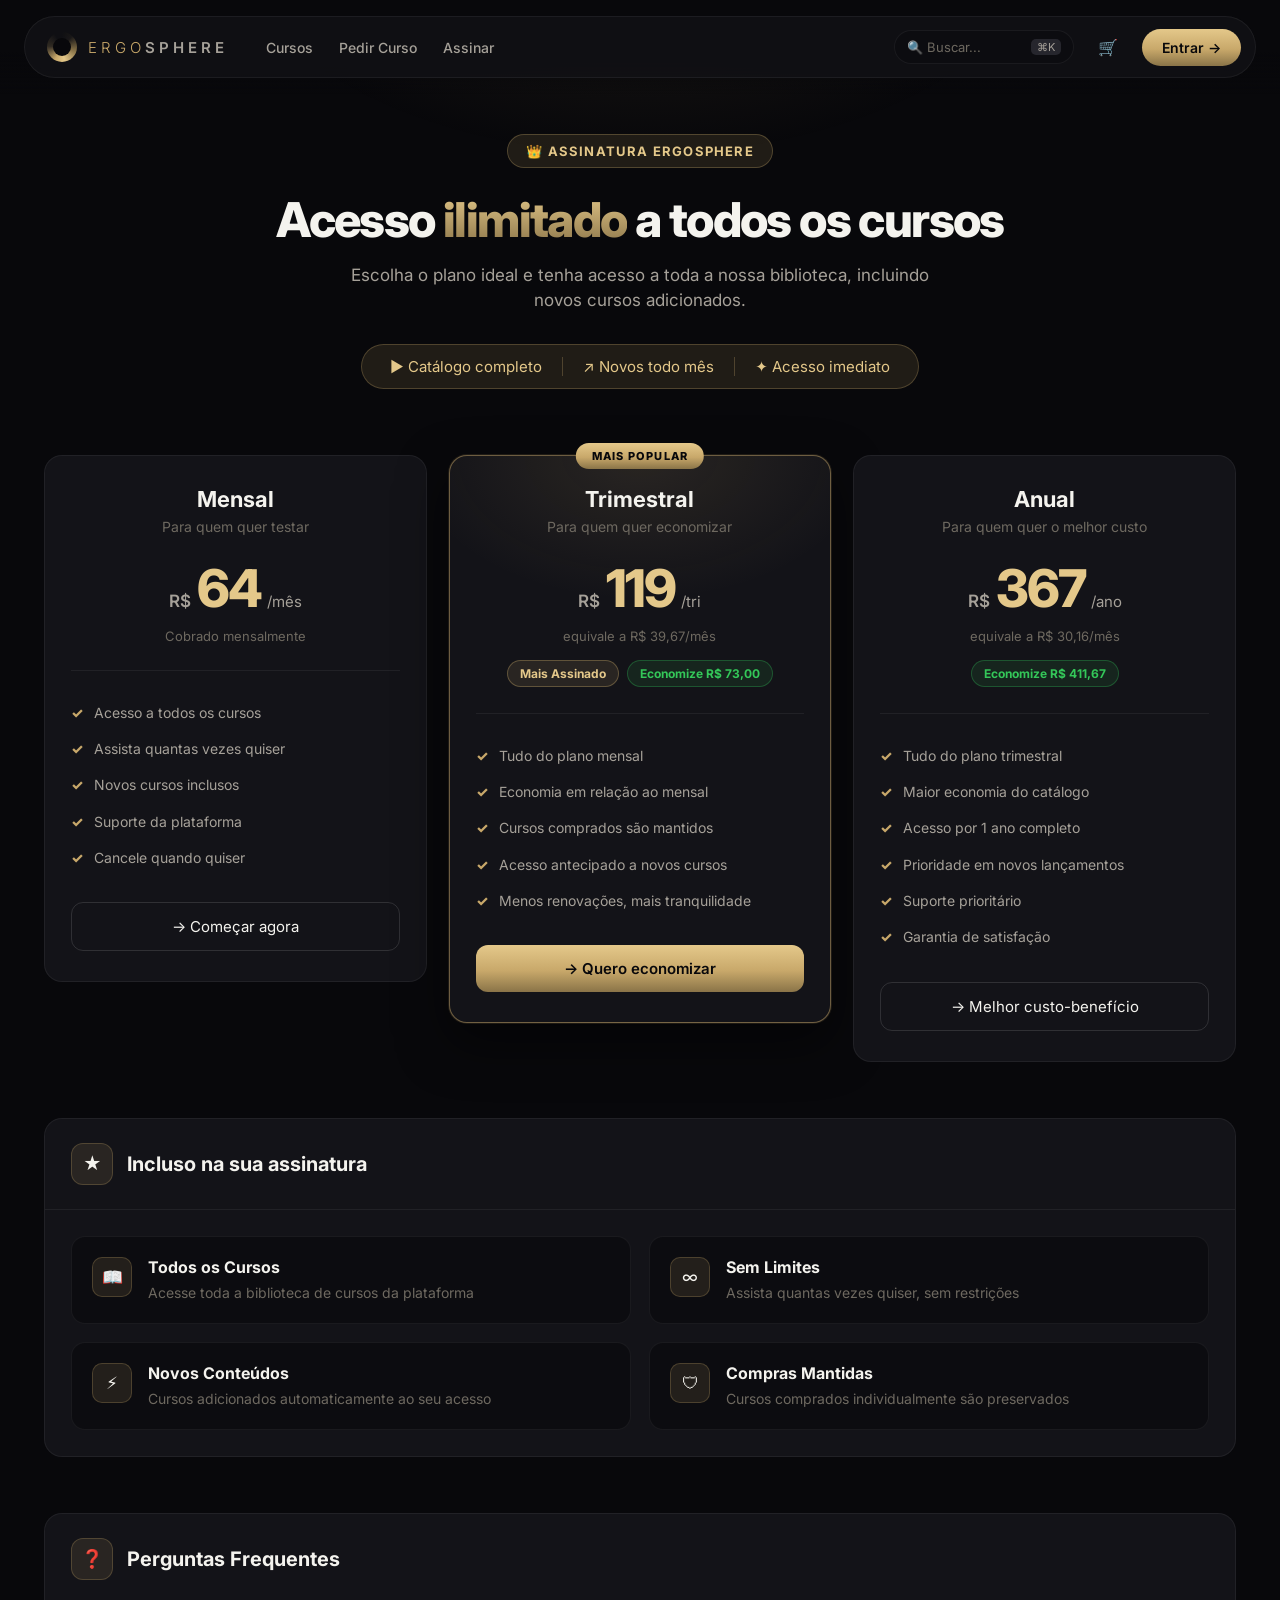
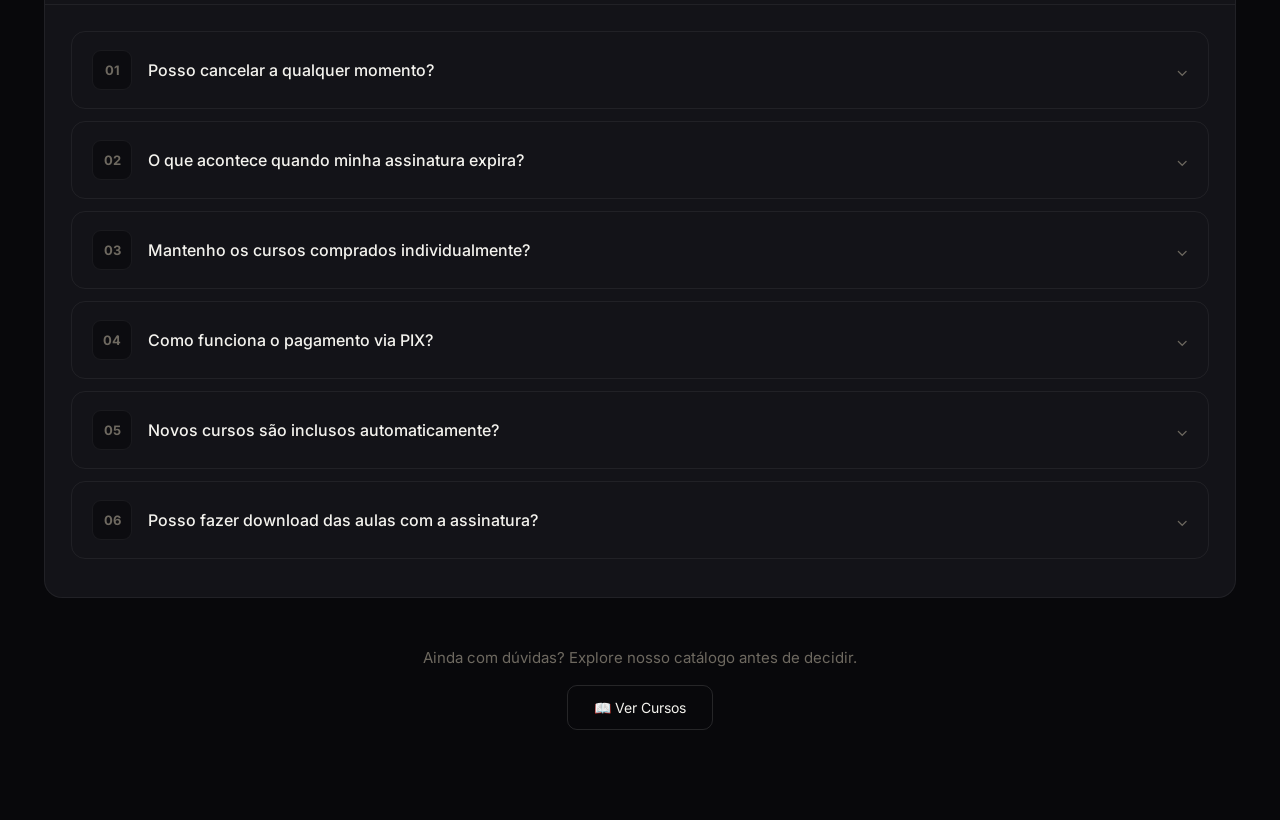
==== assinar/index.html @ 8c1be87b "Página de assinatura em /assinar/ e remoção do menu Afiliados Co-Authored-By: Claude Opus 4.8 <norep" ====
<!DOCTYPE html>
<html lang="pt-BR">
<head>
<meta charset="UTF-8">
<meta name="viewport" content="width=device-width, initial-scale=1.0">
<title>Assinatura — Ergosphere</title>
<link rel="preconnect" href="https://fonts.googleapis.com">
<link rel="preconnect" href="https://fonts.gstatic.com" crossorigin>
<link href="https://fonts.googleapis.com/css2?family=Inter:wght@300;400;500;600;700;800&display=swap" rel="stylesheet">
<link rel="stylesheet" href="../styles.css">
<style>
  .page{max-width:1240px;margin:0 auto 90px;padding:0 24px}

  /* hero */
  .hero{text-align:center;padding:40px 0 10px}
  .crown-badge{
    display:inline-flex;align-items:center;gap:9px;
    background:var(--gold-wash);border:1px solid rgba(200,168,106,.3);
    border-radius:999px;padding:8px 18px;
    font-size:13px;font-weight:700;letter-spacing:1.2px;color:var(--gold-bright);
  }
  .hero h1{font-size:48px;font-weight:800;letter-spacing:-1.6px;margin:26px 0 0;line-height:1.1}
  .hero h1 .accent{
    background:linear-gradient(var(--gold-bright),var(--gold-dim));
    -webkit-background-clip:text;background-clip:text;-webkit-text-fill-color:transparent;
  }
  .hero p{color:var(--text-2);margin:16px auto 0;font-size:17px;max-width:56ch;line-height:1.5}

  .facts{
    display:inline-flex;align-items:center;gap:0;margin-top:30px;
    background:var(--gold-wash);border:1px solid rgba(200,168,106,.28);
    border-radius:999px;padding:12px 8px;
  }
  .facts span{display:flex;align-items:center;gap:8px;padding:0 20px;font-size:15px;color:var(--gold-bright)}
  .facts span + span{border-left:1px solid rgba(200,168,106,.28)}

  /* planos */
  .plans{display:grid;grid-template-columns:repeat(3,1fr);gap:22px;margin-top:56px;align-items:start}
  .plan{
    background:var(--plate);border:1px solid var(--hair);
    border-radius:18px;padding:30px 26px;position:relative;
    display:flex;flex-direction:column;
  }
  .plan.pop{
    border-color:rgba(200,168,106,.5);
    background:
      radial-gradient(320px 200px at 50% 0, rgba(200,168,106,.12), transparent 72%),
      var(--plate);
    box-shadow:0 0 0 1px rgba(200,168,106,.12), 0 20px 50px rgba(0,0,0,.5);
  }
  .tag-pop{
    position:absolute;top:-13px;left:50%;transform:translateX(-50%);
    background:linear-gradient(var(--gold-bright),var(--gold) 55%,var(--gold-dim));
    color:var(--void);font-size:11px;font-weight:800;letter-spacing:1.2px;
    padding:6px 16px;border-radius:999px;white-space:nowrap;
  }
  .plan h2{font-size:22px;font-weight:700;text-align:center}
  .plan .who{color:var(--muted);font-size:14px;text-align:center;margin-top:6px}

  .val{display:flex;align-items:baseline;justify-content:center;gap:6px;margin-top:22px}
  .val .cur{color:var(--text-2);font-size:17px;font-weight:600}
  .val .n{font-size:52px;font-weight:800;letter-spacing:-2px;color:var(--gold-bright)}
  .val .per{color:var(--text-2);font-size:15px}
  .plan .equiv{text-align:center;color:var(--muted);font-size:13px;margin-top:8px}

  .marks{display:flex;justify-content:center;gap:8px;flex-wrap:wrap;margin-top:16px}
  .mark{
    font-size:12px;font-weight:700;border-radius:999px;padding:5px 12px;
    background:var(--gold-wash);border:1px solid rgba(200,168,106,.35);color:var(--gold-bright);
  }
  .mark.save{
    background:rgba(52,199,89,.10);border-color:rgba(52,199,89,.3);color:var(--good-text);
  }

  .feats{list-style:none;margin:26px 0 0;padding-top:24px;border-top:1px solid var(--hair);flex:1}
  .feats li{display:flex;align-items:flex-start;gap:11px;font-size:14px;color:var(--text-2);padding:8px 0;line-height:1.45}
  .feats .ck{color:var(--gold);font-weight:800;flex:none}

  .plan .btn-gold,.plan .btn-ghost{width:100%;margin-top:26px;padding:14px;border-radius:12px;font-size:15px}

  /* incluso */
  .panel{background:var(--plate);border:1px solid var(--hair);border-radius:18px;margin-top:56px;overflow:hidden}
  .panel-head{display:flex;align-items:center;gap:14px;padding:24px 26px;border-bottom:1px solid var(--hair)}
  .panel-head .ico{
    width:42px;height:42px;border-radius:12px;flex:none;
    background:var(--gold-wash);border:1px solid rgba(200,168,106,.25);
    display:flex;align-items:center;justify-content:center;font-size:18px;
  }
  .panel-head h2{font-size:20px;font-weight:700}
  .incl-grid{display:grid;grid-template-columns:1fr 1fr;gap:18px;padding:26px}
  .incl-card{
    display:flex;gap:16px;align-items:flex-start;
    background:var(--plate-inset);border:1px solid var(--hair);
    border-radius:14px;padding:20px;
  }
  .incl-card .i{
    width:40px;height:40px;border-radius:10px;flex:none;
    background:var(--gold-wash);border:1px solid rgba(200,168,106,.25);
    display:flex;align-items:center;justify-content:center;font-size:17px;
  }
  .incl-card .t{font-size:16px;font-weight:700}
  .incl-card .d{color:var(--muted);font-size:14px;margin-top:5px;line-height:1.5}

  /* fecho */
  .closing{text-align:center;margin-top:50px}
  .closing p{color:var(--muted);font-size:15px}
  .closing .btn-ghost{display:inline-flex;margin-top:18px;padding:13px 26px}

  @media(max-width:960px){
    .plans{grid-template-columns:1fr}
    .incl-grid{grid-template-columns:1fr}
    .facts{flex-direction:column;border-radius:18px;gap:10px}
    .facts span + span{border-left:none;border-top:1px solid rgba(200,168,106,.28);padding-top:10px}
    .hero h1{font-size:34px}
  }
</style>
</head>
<body>

<div class="nav-wrap">
  <nav class="nav">
    <a href="../index.html" class="brand">
      <span class="ring"></span>
      <span class="wordmark">Ergo<b>sphere</b></span>
    </a>
    <div class="nav-links">
      <a href="../index.html">Cursos</a>
      <a href="#">Pedir Curso</a>
      <a href="./">Assinar</a>
    </div>
    <div class="nav-right">
      <div class="search-mini">🔍 Buscar... <span class="kbd">⌘K</span></div>
      <div class="cart">🛒</div>
      <a href="#" class="btn-gold">Entrar →</a>
    </div>
  </nav>
</div>

<div class="page">

  <section class="hero">
    <div class="crown-badge">👑 ASSINATURA ERGOSPHERE</div>
    <h1>Acesso <span class="accent">ilimitado</span> a todos os cursos</h1>
    <p>Escolha o plano ideal e tenha acesso a toda a nossa biblioteca, incluindo novos cursos adicionados.</p>
    <div class="facts">
      <span>▶ Catálogo completo</span>
      <span>↗ Novos todo mês</span>
      <span>✦ Acesso imediato</span>
    </div>
  </section>

  <!-- PLANOS -->
  <div class="plans">

    <!-- Mensal -->
    <div class="plan">
      <h2>Mensal</h2>
      <div class="who">Para quem quer testar</div>
      <div class="val">
        <span class="cur">R$</span><span class="n">64</span><span class="per">/mês</span>
      </div>
      <div class="equiv">Cobrado mensalmente</div>
      <ul class="feats">
        <li><span class="ck">✓</span> Acesso a todos os cursos</li>
        <li><span class="ck">✓</span> Assista quantas vezes quiser</li>
        <li><span class="ck">✓</span> Novos cursos inclusos</li>
        <li><span class="ck">✓</span> Suporte da plataforma</li>
        <li><span class="ck">✓</span> Cancele quando quiser</li>
      </ul>
      <a href="#" class="btn-ghost">→ Começar agora</a>
    </div>

    <!-- Trimestral -->
    <div class="plan pop">
      <div class="tag-pop">MAIS POPULAR</div>
      <h2>Trimestral</h2>
      <div class="who">Para quem quer economizar</div>
      <div class="val">
        <span class="cur">R$</span><span class="n">119</span><span class="per">/tri</span>
      </div>
      <div class="equiv">equivale a R$ 39,67/mês</div>
      <div class="marks">
        <span class="mark">Mais Assinado</span>
        <span class="mark save">Economize R$ 73,00</span>
      </div>
      <ul class="feats">
        <li><span class="ck">✓</span> Tudo do plano mensal</li>
        <li><span class="ck">✓</span> Economia em relação ao mensal</li>
        <li><span class="ck">✓</span> Cursos comprados são mantidos</li>
        <li><span class="ck">✓</span> Acesso antecipado a novos cursos</li>
        <li><span class="ck">✓</span> Menos renovações, mais tranquilidade</li>
      </ul>
      <a href="#" class="btn-gold">→ Quero economizar</a>
    </div>

    <!-- Anual -->
    <div class="plan">
      <h2>Anual</h2>
      <div class="who">Para quem quer o melhor custo</div>
      <div class="val">
        <span class="cur">R$</span><span class="n">367</span><span class="per">/ano</span>
      </div>
      <div class="equiv">equivale a R$ 30,16/mês</div>
      <div class="marks">
        <span class="mark save">Economize R$ 411,67</span>
      </div>
      <ul class="feats">
        <li><span class="ck">✓</span> Tudo do plano trimestral</li>
        <li><span class="ck">✓</span> Maior economia do catálogo</li>
        <li><span class="ck">✓</span> Acesso por 1 ano completo</li>
        <li><span class="ck">✓</span> Prioridade em novos lançamentos</li>
        <li><span class="ck">✓</span> Suporte prioritário</li>
        <li><span class="ck">✓</span> Garantia de satisfação</li>
      </ul>
      <a href="#" class="btn-ghost">→ Melhor custo-benefício</a>
    </div>
  </div>

  <!-- INCLUSO -->
  <div class="panel">
    <div class="panel-head">
      <div class="ico">★</div>
      <h2>Incluso na sua assinatura</h2>
    </div>
    <div class="incl-grid">
      <div class="incl-card">
        <div class="i">📖</div>
        <div>
          <div class="t">Todos os Cursos</div>
          <div class="d">Acesse toda a biblioteca de cursos da plataforma</div>
        </div>
      </div>
      <div class="incl-card">
        <div class="i">∞</div>
        <div>
          <div class="t">Sem Limites</div>
          <div class="d">Assista quantas vezes quiser, sem restrições</div>
        </div>
      </div>
      <div class="incl-card">
        <div class="i">⚡</div>
        <div>
          <div class="t">Novos Conteúdos</div>
          <div class="d">Cursos adicionados automaticamente ao seu acesso</div>
        </div>
      </div>
      <div class="incl-card">
        <div class="i">🛡</div>
        <div>
          <div class="t">Compras Mantidas</div>
          <div class="d">Cursos comprados individualmente são preservados</div>
        </div>
      </div>
    </div>
  </div>

  <!-- FAQ -->
  <div class="panel">
    <div class="panel-head">
      <div class="ico">❓</div>
      <h2>Perguntas Frequentes</h2>
    </div>
    <div style="padding:26px" id="faqs"></div>
  </div>

  <div class="closing">
    <p>Ainda com dúvidas? Explore nosso catálogo antes de decidir.</p>
    <a href="../index.html" class="btn-ghost">📖 Ver Cursos</a>
  </div>

</div>

<script>
  const faqs = [
    {
      q:"Posso cancelar a qualquer momento?",
      a:"Sim. Você pode cancelar a assinatura quando quiser, sem multa nem fidelidade. O acesso continua ativo até o fim do período já pago."
    },
    {
      q:"O que acontece quando minha assinatura expira?",
      a:"O acesso à biblioteca da assinatura é pausado. Os cursos que você comprou individualmente continuam seus, com acesso vitalício."
    },
    {
      q:"Mantenho os cursos comprados individualmente?",
      a:"Sim. Compras avulsas são permanentes e não dependem da assinatura — elas ficam preservadas mesmo que você cancele."
    },
    {
      q:"Como funciona o pagamento via PIX?",
      a:"O PIX tem aprovação imediata: assim que o pagamento é confirmado, seu acesso é liberado na hora, sem espera."
    },
    {
      q:"Novos cursos são inclusos automaticamente?",
      a:"Sim. Todo curso novo adicionado ao catálogo entra automaticamente no seu acesso, sem custo extra enquanto a assinatura estiver ativa."
    },
    {
      q:"Posso fazer download das aulas com a assinatura?",
      a:"Sim. O conteúdo fica disponível para download enquanto a sua assinatura estiver ativa."
    },
  ];

  document.getElementById('faqs').innerHTML = faqs.map((f,i)=>`
    <div class="faq" data-f="${i}">
      <div class="faq-q">
        <span class="n">${String(i+1).padStart(2,'0')}</span>
        <span class="t">${f.q}</span>
        <span class="c">⌄</span>
      </div>
      <div class="faq-a">${f.a}</div>
    </div>
  `).join('');

  document.querySelectorAll('.faq').forEach(el=>{
    el.querySelector('.faq-q').addEventListener('click',()=>el.classList.toggle('open'));
  });
</script>

</body>
</html>
---- styles.css ----
/* ===========================================================
   ERGOSPHERE — design system
   tokens extraídos de lucius-brandhuber.github.io/dashboard-metricas
   =========================================================== */
:root{
  --void:#08080B;
  --plate:#131318;
  --plate-2:#1B1B22;
  --plate-inset:#0C0C10;
  --text:#F4F3EE;
  --text-2:#A6A199;
  --muted:#6E6960;
  --muted-dim:#454C57;
  --gold:#C8A86A;
  --gold-bright:#E4C88A;
  --gold-dim:#8A7448;
  --gold-wash:rgba(200,168,106,.12);
  --hair:rgba(255,255,255,.06);
  --hair-strong:rgba(255,255,255,.12);
  --edge-light:rgba(255,255,255,.05);
  --good-text:#34c759;
  --radius:10px;
  --radius-lg:14px;
  --ease:cubic-bezier(.22,.61,.36,1);
}
*{margin:0;padding:0;box-sizing:border-box}
body{
  font-family:Inter,system-ui,-apple-system,"Segoe UI",sans-serif;
  background:var(--void);
  color:var(--text);
  -webkit-font-smoothing:antialiased;
}
a{color:inherit;text-decoration:none}

/* brilho ambiente no topo */
body::before{
  content:"";position:fixed;inset:0;z-index:0;pointer-events:none;
  background:radial-gradient(600px 340px at 50% -80px, var(--gold-wash), transparent 70%);
}
.nav-wrap,.hero,.layout,.page{position:relative;z-index:1}

/* logo — disco de acreção */
.ring{
  width:30px;height:30px;border-radius:50%;position:relative;flex:none;
  background:conic-gradient(rgba(0,0,0,0) 0%, rgba(200,168,106,.05) 12%, var(--gold-dim) 30%, var(--gold-bright) 47%, var(--gold) 58%, rgba(200,168,106,.18) 76%, rgba(0,0,0,0) 92%);
  animation:spin 14s linear infinite;
}
.ring::after{content:"";position:absolute;inset:6px;border-radius:50%;background:var(--void)}
@keyframes spin{to{transform:rotate(360deg)}}

.wordmark{font-weight:300;letter-spacing:4px;font-size:15px;text-transform:uppercase;color:var(--gold)}
.wordmark b{font-weight:600;color:var(--text-2)}

/* NAV */
.nav-wrap{padding:16px 24px;position:sticky;top:0;background:linear-gradient(180deg,var(--void) 55%,transparent)}
.nav{
  max-width:1240px;margin:0 auto;
  background:rgba(19,19,24,.7);backdrop-filter:blur(12px);
  border:1px solid var(--hair);border-radius:999px;
  display:flex;align-items:center;gap:30px;padding:10px 14px 10px 22px;
}
.brand{display:flex;align-items:center;gap:11px}
.nav-links{display:flex;gap:26px;margin-left:8px}
.nav-links a{color:var(--text-2);font-size:14px;font-weight:500;transition:color .2s}
.nav-links a:hover{color:var(--text)}
.nav-right{margin-left:auto;display:flex;align-items:center;gap:14px}
.search-mini{
  display:flex;align-items:center;gap:8px;
  background:var(--plate-inset);border:1px solid var(--hair);
  border-radius:999px;padding:8px 12px;color:var(--muted);font-size:13px;min-width:180px;
}
.search-mini .kbd{margin-left:auto;background:#26262d;border-radius:5px;padding:1px 6px;font-size:11px;color:var(--text-2)}
.cart{width:40px;height:40px;display:flex;align-items:center;justify-content:center;color:var(--text-2)}

/* botões */
.btn-gold{
  background:linear-gradient(var(--gold-bright),var(--gold) 55%,var(--gold-dim));
  color:var(--void);font-weight:600;font-size:14px;
  padding:10px 20px;border-radius:999px;
  display:flex;align-items:center;justify-content:center;gap:8px;
  transition:filter .2s,transform .2s;
}
.btn-gold:hover{filter:brightness(1.08);transform:translateY(-1px)}
.btn-ghost{
  display:flex;align-items:center;justify-content:center;gap:8px;
  border:1px solid var(--hair-strong);border-radius:var(--radius);
  padding:13px 18px;font-size:14px;color:var(--text);
  transition:background .2s,border-color .2s;
}
.btn-ghost:hover{background:var(--gold-wash);border-color:rgba(200,168,106,.4);color:var(--gold-bright)}

/* pills */
.pill{
  display:inline-flex;align-items:center;gap:6px;
  background:var(--plate-2);border:1px solid var(--hair);
  border-radius:999px;padding:5px 11px;font-size:12px;color:var(--text-2);
}

/* card de curso */
.card{
  display:block;
  background:var(--plate);border:1px solid var(--hair);
  border-radius:var(--radius-lg);overflow:hidden;
  transition:transform .22s var(--ease),border-color .22s;
}
.card:hover{transform:translateY(-4px);border-color:rgba(200,168,106,.35)}
.thumb{
  aspect-ratio:1/.9;
  background:
    radial-gradient(150px 110px at 50% 45%, rgba(200,168,106,.10), transparent 72%),
    var(--plate-inset);
  display:flex;align-items:center;justify-content:center;
  border-bottom:1px solid var(--hair);overflow:hidden;
}
.thumb img{
  width:100%;height:100%;object-fit:contain;padding:14px;
  filter:drop-shadow(0 14px 26px rgba(0,0,0,.65));
  transition:transform .3s var(--ease);
}
.card:hover .thumb img{transform:scale(1.05)}
.card-body{padding:16px}
.card-title{font-size:15px;font-weight:700;line-height:1.3;min-height:40px}
.instructor{display:flex;align-items:center;gap:7px;color:var(--muted);font-size:12px;margin-top:10px}
.instructor .av{width:16px;height:16px;border-radius:50%;background:linear-gradient(135deg,var(--gold-dim),#2a2a30)}
.pills{display:flex;gap:8px;margin-top:12px;flex-wrap:wrap}
.card-foot{display:flex;align-items:center;justify-content:space-between;margin-top:16px}
.price{font-size:20px;font-weight:800;color:var(--gold-bright)}
.btn-ver{
  display:flex;align-items:center;gap:6px;
  border:1px solid var(--hair-strong);border-radius:9px;
  padding:8px 15px;font-size:13px;color:var(--text);
  transition:background .2s,border-color .2s;
}
.card:hover .btn-ver{background:var(--gold-wash);border-color:rgba(200,168,106,.4);color:var(--gold-bright)}

/* ===== Compre Junto (order bump) ===== */
.bump{
  display:flex;align-items:center;gap:16px;
  padding:16px 26px;border-top:1px solid var(--hair);
  cursor:pointer;transition:background .18s;
}
.bump:hover{background:var(--plate-2)}
.bump.on{background:var(--gold-wash)}
.bump .box{
  width:22px;height:22px;border-radius:6px;flex:none;
  border:1.5px solid var(--hair-strong);
  display:flex;align-items:center;justify-content:center;
  font-size:13px;color:var(--void);transition:.18s;
}
.bump.on .box{background:var(--gold);border-color:var(--gold)}
.bump.on .box::after{content:"✓";font-weight:800}
.bump .mini{
  width:66px;height:80px;border-radius:8px;flex:none;overflow:hidden;
  background:
    radial-gradient(50px 40px at 50% 45%, rgba(200,168,106,.14), transparent 72%),
    var(--plate-inset);
  border:1px solid var(--hair);
  display:flex;align-items:center;justify-content:center;
  position:relative;
}
.bump .mini img{width:100%;height:100%;object-fit:contain;padding:5px}
/* placeholder do disco de acreção enquanto a capa não existe */
.bump .mini .ph{
  display:none;
  width:26px;height:26px;border-radius:50%;opacity:.65;position:relative;
  background:conic-gradient(rgba(0,0,0,0) 0%, var(--gold-dim) 30%, var(--gold-bright) 47%, var(--gold) 58%, rgba(0,0,0,0) 92%);
}
.bump .mini .ph::after{content:"";position:absolute;inset:4px;border-radius:50%;background:var(--plate-inset)}
.bump .mini.noimg img{display:none}
.bump .mini.noimg .ph{display:block}
.bump .info .n{font-size:15px;font-weight:700}
.bump .info .d{color:var(--muted);font-size:13px;margin-top:4px;line-height:1.45;max-width:46ch}
.bump .pr{margin-left:auto;text-align:right;flex:none}
.bump .pr .v{font-size:18px;font-weight:800;color:var(--gold-bright)}
.bump .pr .l{font-size:11px;color:var(--muted);margin-top:2px}

.bump-total{
  display:flex;align-items:center;justify-content:space-between;
  padding:18px 26px;border-top:1px solid var(--hair);background:var(--plate-inset);
}
.bump-total .lbl{color:var(--text-2);font-size:14px}
.bump-total .val{font-size:22px;font-weight:800;color:var(--gold-bright)}

/* ===== FAQ ===== */
.faq{
  border:1px solid var(--hair);border-radius:14px;
  margin-bottom:12px;overflow:hidden;transition:border-color .2s;
}
.faq.open{border-color:rgba(200,168,106,.55)}
.faq-q{
  display:flex;align-items:center;gap:16px;padding:18px 20px;
  cursor:pointer;transition:background .18s;
}
.faq-q:hover{background:var(--plate-2)}
.faq.open .faq-q{background:var(--gold-wash)}
.faq-q .n{
  width:40px;height:40px;border-radius:9px;flex:none;
  background:var(--plate-inset);border:1px solid var(--hair);
  display:flex;align-items:center;justify-content:center;
  font-size:13px;font-weight:700;color:var(--muted);
}
.faq.open .faq-q .n{background:var(--gold-wash);border-color:rgba(200,168,106,.4);color:var(--gold-bright)}
.faq-q .t{font-size:16px;font-weight:500}
.faq-q .c{margin-left:auto;color:var(--muted);transition:transform .22s var(--ease)}
.faq.open .faq-q .c{transform:rotate(180deg);color:var(--gold)}
.faq-a{display:none;padding:4px 20px 20px 76px;color:var(--text-2);font-size:14px;line-height:1.65}
.faq.open .faq-a{display:block}

/* ===== texto longo (Descrição) ===== */
.prose{max-width:78ch;margin-top:20px}
.prose p{color:var(--text-2);line-height:1.75;font-size:15px;margin-bottom:16px}
.prose h3{
  font-size:17px;font-weight:700;color:var(--text);
  margin:28px 0 12px;padding-left:12px;border-left:3px solid var(--gold);
}
.prose h4{font-size:15px;font-weight:600;color:var(--gold-bright);margin:20px 0 8px}

@media(max-width:1080px){ .nav-links{display:none} }
@media(max-width:680px){
  .search-mini{display:none}
  .bump{flex-wrap:wrap}
  .bump .pr{margin-left:0}
}
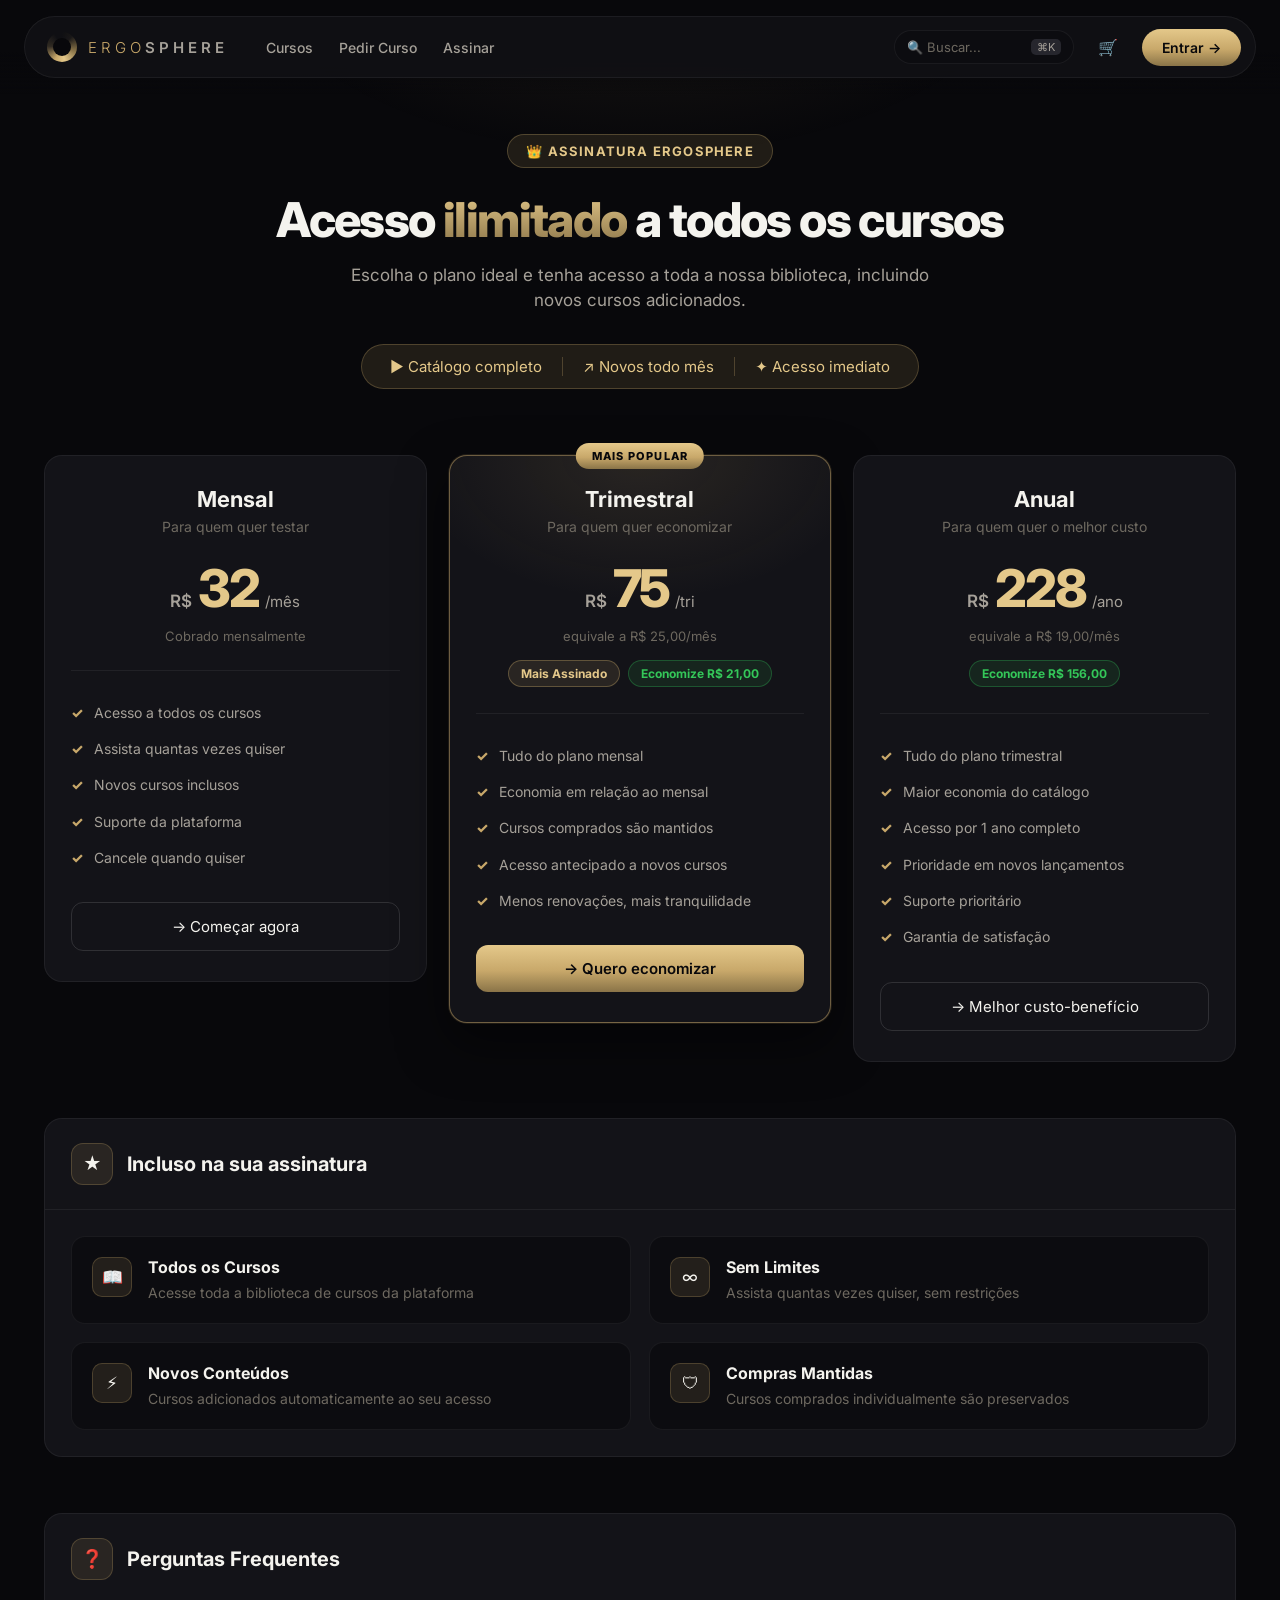
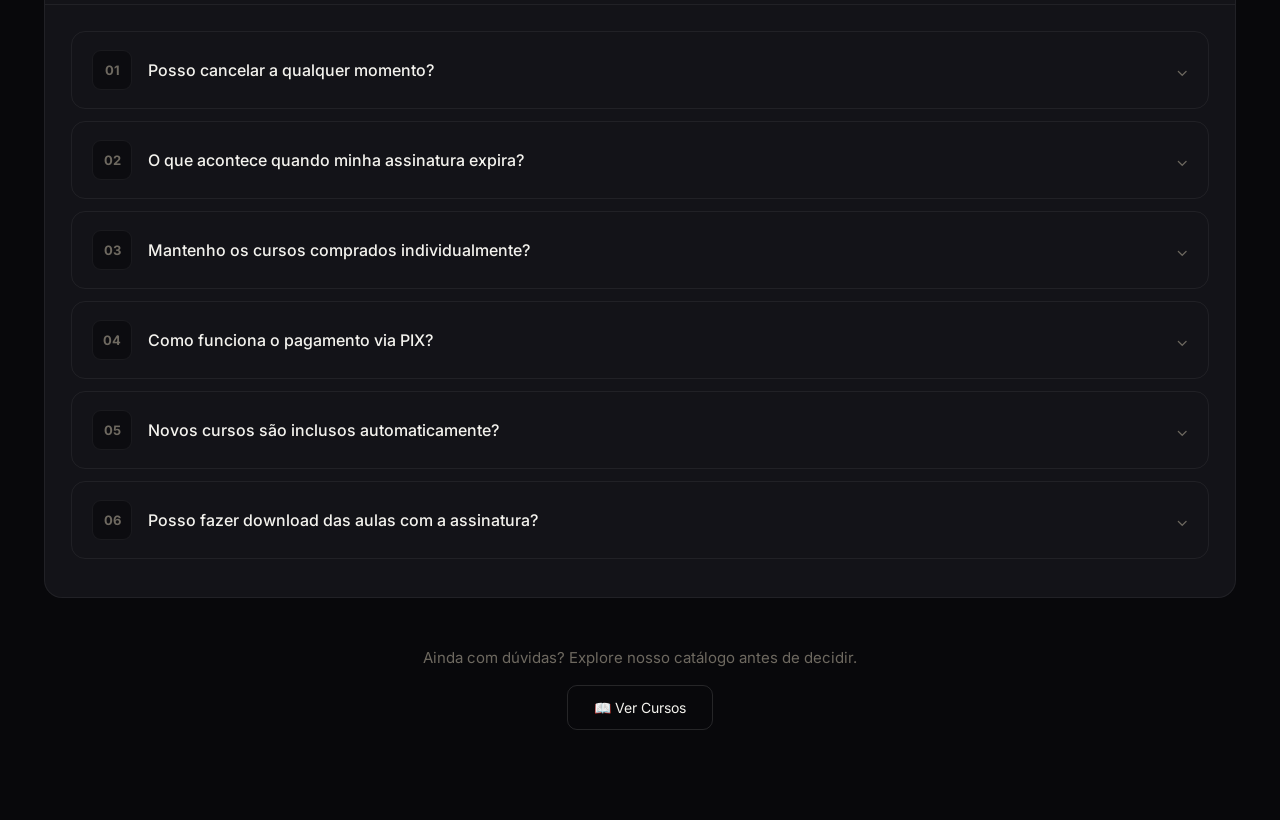
==== commit 3c49f4bf: "Novos precos de assinatura: 32/25/19 por mes Co-Authored-By: Claude Opus 4.8 <noreply@anthropic.com>" ====
--- a/assinar/index.html
+++ b/assinar/index.html
@@ -157,7 +157,7 @@
       <h2>Mensal</h2>
       <div class="who">Para quem quer testar</div>
       <div class="val">
-        <span class="cur">R$</span><span class="n">64</span><span class="per">/mês</span>
+        <span class="cur">R$</span><span class="n">32</span><span class="per">/mês</span>
       </div>
       <div class="equiv">Cobrado mensalmente</div>
       <ul class="feats">
@@ -176,12 +176,12 @@
       <h2>Trimestral</h2>
       <div class="who">Para quem quer economizar</div>
       <div class="val">
-        <span class="cur">R$</span><span class="n">119</span><span class="per">/tri</span>
-      </div>
-      <div class="equiv">equivale a R$ 39,67/mês</div>
+        <span class="cur">R$</span><span class="n">75</span><span class="per">/tri</span>
+      </div>
+      <div class="equiv">equivale a R$ 25,00/mês</div>
       <div class="marks">
         <span class="mark">Mais Assinado</span>
-        <span class="mark save">Economize R$ 73,00</span>
+        <span class="mark save">Economize R$ 21,00</span>
       </div>
       <ul class="feats">
         <li><span class="ck">✓</span> Tudo do plano mensal</li>
@@ -198,11 +198,11 @@
       <h2>Anual</h2>
       <div class="who">Para quem quer o melhor custo</div>
       <div class="val">
-        <span class="cur">R$</span><span class="n">367</span><span class="per">/ano</span>
-      </div>
-      <div class="equiv">equivale a R$ 30,16/mês</div>
+        <span class="cur">R$</span><span class="n">228</span><span class="per">/ano</span>
+      </div>
+      <div class="equiv">equivale a R$ 19,00/mês</div>
       <div class="marks">
-        <span class="mark save">Economize R$ 411,67</span>
+        <span class="mark save">Economize R$ 156,00</span>
       </div>
       <ul class="feats">
         <li><span class="ck">✓</span> Tudo do plano trimestral</li>
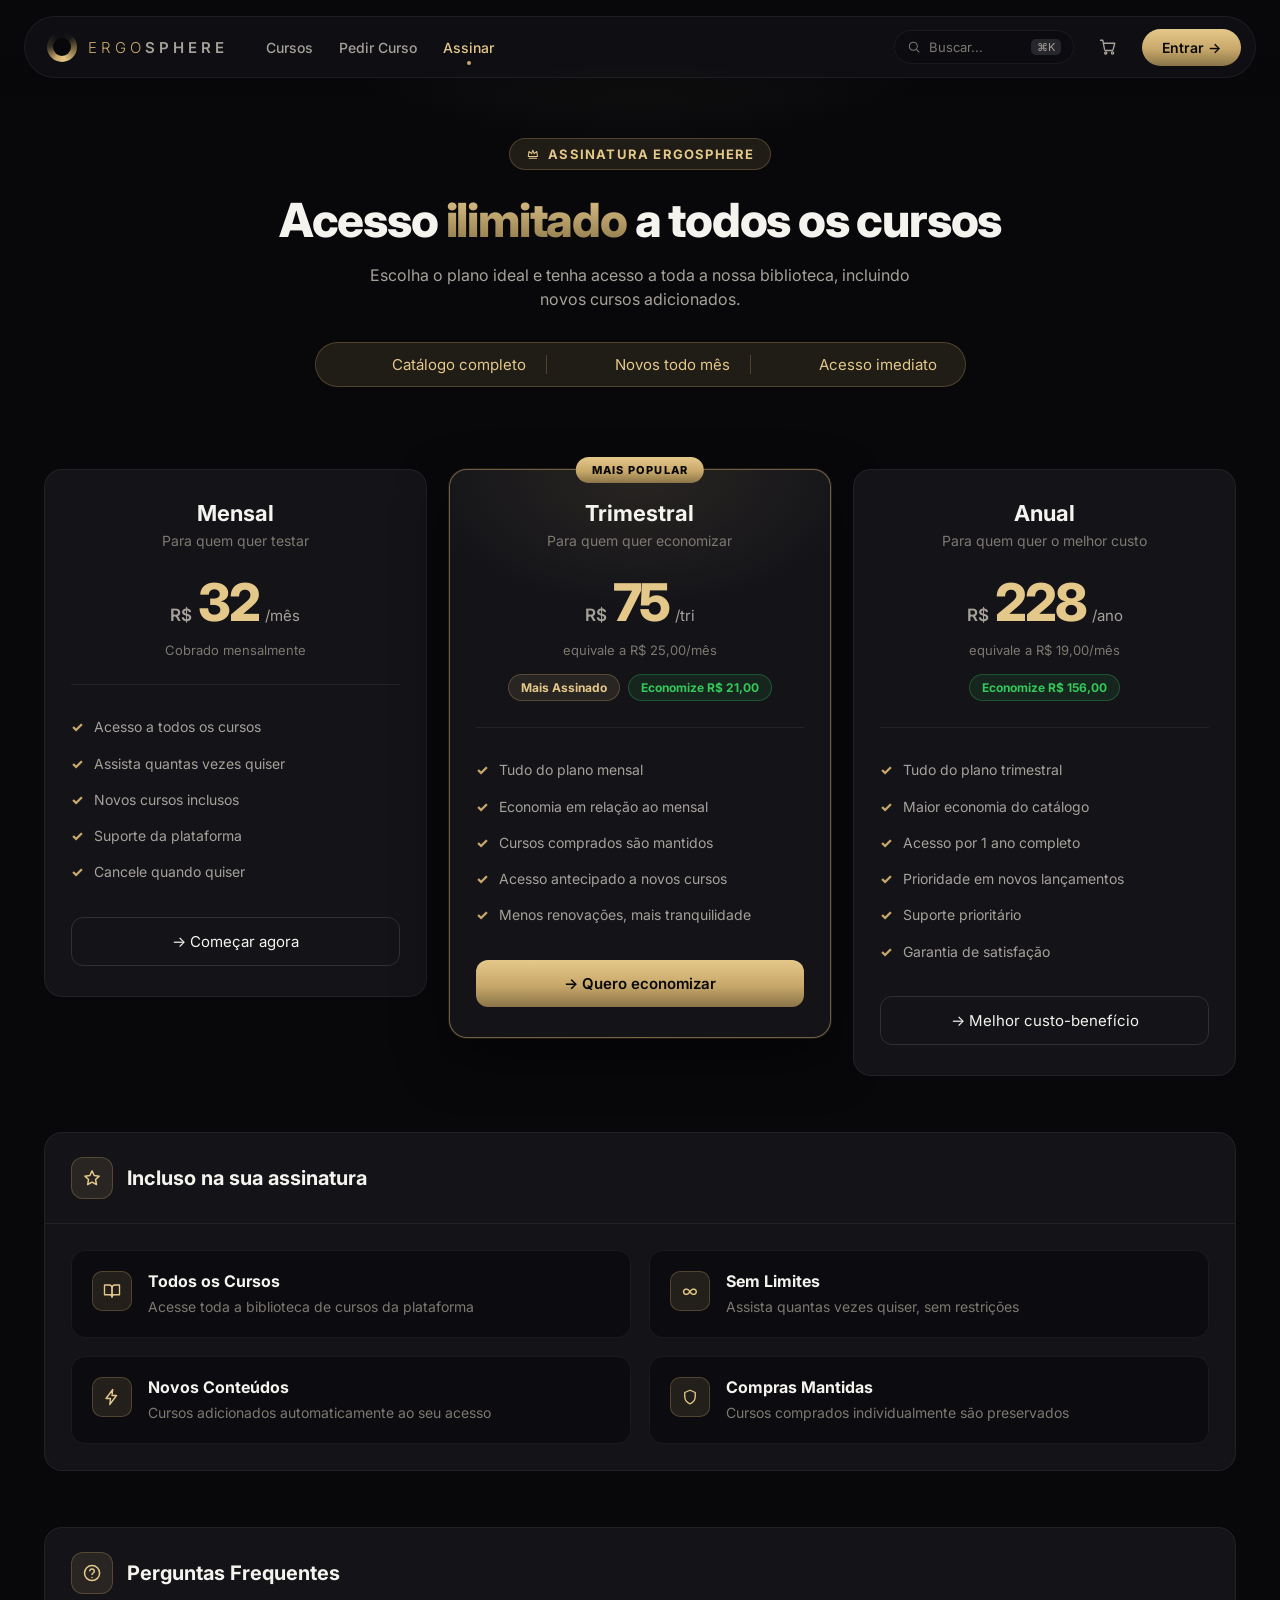
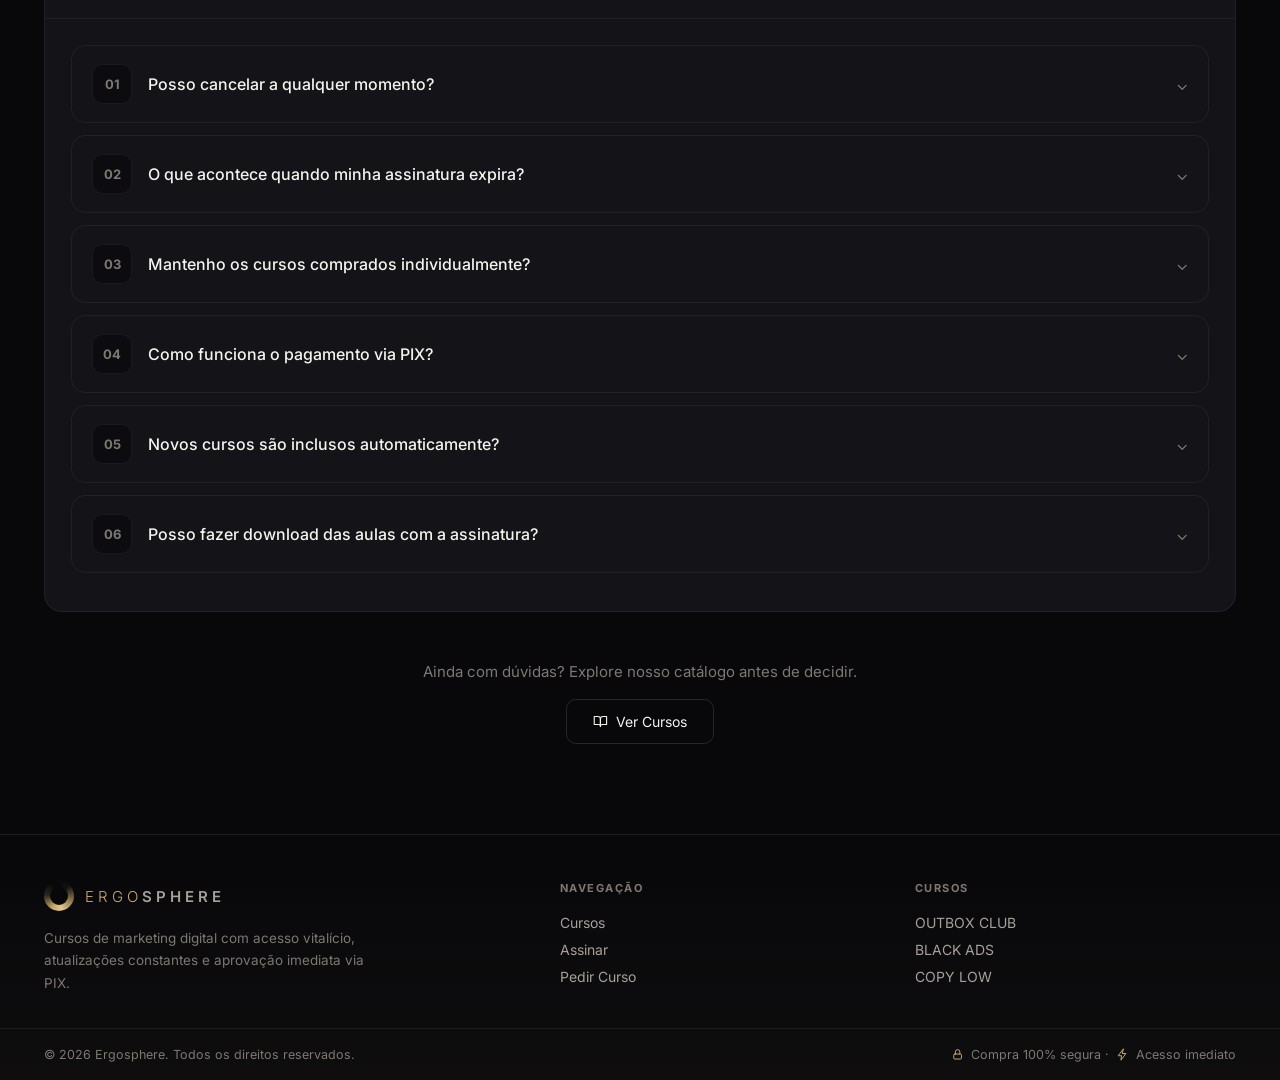
==== commit 9830da99: "Refinamento completo: design system tokenizado, animacoes, footer, favicon, mobile, busca/filtros fu" ====
--- a/assinar/index.html
+++ b/assinar/index.html
@@ -3,51 +3,47 @@
 <head>
 <meta charset="UTF-8">
 <meta name="viewport" content="width=device-width, initial-scale=1.0">
+<meta name="description" content="Assinatura Ergosphere: acesso ilimitado a todos os cursos de marketing digital a partir de R$ 19,00/mês. Novos cursos todo mês.">
+<meta name="theme-color" content="#08080B">
+<meta property="og:title" content="Assinatura — Ergosphere">
+<meta property="og:description" content="Acesso ilimitado a todos os cursos a partir de R$ 19,00/mês.">
+<meta property="og:type" content="website">
+<meta property="og:locale" content="pt_BR">
 <title>Assinatura — Ergosphere</title>
+<link rel="icon" type="image/svg+xml" href="../favicon.svg">
 <link rel="preconnect" href="https://fonts.googleapis.com">
 <link rel="preconnect" href="https://fonts.gstatic.com" crossorigin>
 <link href="https://fonts.googleapis.com/css2?family=Inter:wght@300;400;500;600;700;800&display=swap" rel="stylesheet">
 <link rel="stylesheet" href="../styles.css">
 <style>
   .page{max-width:1240px;margin:0 auto 90px;padding:0 24px}
-
-  /* hero */
-  .hero{text-align:center;padding:40px 0 10px}
-  .crown-badge{
-    display:inline-flex;align-items:center;gap:9px;
-    background:var(--gold-wash);border:1px solid rgba(200,168,106,.3);
-    border-radius:999px;padding:8px 18px;
-    font-size:13px;font-weight:700;letter-spacing:1.2px;color:var(--gold-bright);
-  }
-  .hero h1{font-size:48px;font-weight:800;letter-spacing:-1.6px;margin:26px 0 0;line-height:1.1}
-  .hero h1 .accent{
-    background:linear-gradient(var(--gold-bright),var(--gold-dim));
-    -webkit-background-clip:text;background-clip:text;-webkit-text-fill-color:transparent;
-  }
-  .hero p{color:var(--text-2);margin:16px auto 0;font-size:17px;max-width:56ch;line-height:1.5}
+  .page .panel{margin:56px 0 0}
 
   .facts{
     display:inline-flex;align-items:center;gap:0;margin-top:30px;
-    background:var(--gold-wash);border:1px solid rgba(200,168,106,.28);
+    background:var(--gold-wash);border:1px solid var(--gold-border);
     border-radius:999px;padding:12px 8px;
   }
   .facts span{display:flex;align-items:center;gap:8px;padding:0 20px;font-size:15px;color:var(--gold-bright)}
-  .facts span + span{border-left:1px solid rgba(200,168,106,.28)}
+  .facts span + span{border-left:1px solid var(--gold-border)}
 
   /* planos */
   .plans{display:grid;grid-template-columns:repeat(3,1fr);gap:22px;margin-top:56px;align-items:start}
   .plan{
     background:var(--plate);border:1px solid var(--hair);
-    border-radius:18px;padding:30px 26px;position:relative;
+    border-radius:var(--radius-xl);padding:30px 26px;position:relative;
     display:flex;flex-direction:column;
-  }
+    transition:transform .25s var(--ease),border-color .25s,box-shadow .3s var(--ease);
+  }
+  .plan:hover{transform:translateY(-4px);border-color:var(--gold-border);box-shadow:0 18px 40px rgba(0,0,0,.4)}
   .plan.pop{
-    border-color:rgba(200,168,106,.5);
+    border-color:var(--gold-border-strong);
     background:
-      radial-gradient(320px 200px at 50% 0, rgba(200,168,106,.12), transparent 72%),
+      radial-gradient(320px 200px at 50% 0, var(--gold-wash), transparent 72%),
       var(--plate);
-    box-shadow:0 0 0 1px rgba(200,168,106,.12), 0 20px 50px rgba(0,0,0,.5);
-  }
+    box-shadow:0 0 0 1px var(--gold-wash), var(--shadow-pop);
+  }
+  .plan.pop:hover{transform:translateY(-4px);box-shadow:0 0 0 1px var(--gold-border), var(--shadow-pop)}
   .tag-pop{
     position:absolute;top:-13px;left:50%;transform:translateX(-50%);
     background:linear-gradient(var(--gold-bright),var(--gold) 55%,var(--gold-dim));
@@ -66,10 +62,10 @@
   .marks{display:flex;justify-content:center;gap:8px;flex-wrap:wrap;margin-top:16px}
   .mark{
     font-size:12px;font-weight:700;border-radius:999px;padding:5px 12px;
-    background:var(--gold-wash);border:1px solid rgba(200,168,106,.35);color:var(--gold-bright);
+    background:var(--gold-wash);border:1px solid var(--gold-border);color:var(--gold-bright);
   }
   .mark.save{
-    background:rgba(52,199,89,.10);border-color:rgba(52,199,89,.3);color:var(--good-text);
+    background:var(--good-wash);border-color:var(--good-border);color:var(--good-text);
   }
 
   .feats{list-style:none;margin:26px 0 0;padding-top:24px;border-top:1px solid var(--hair);flex:1}
@@ -79,27 +75,24 @@
   .plan .btn-gold,.plan .btn-ghost{width:100%;margin-top:26px;padding:14px;border-radius:12px;font-size:15px}
 
   /* incluso */
-  .panel{background:var(--plate);border:1px solid var(--hair);border-radius:18px;margin-top:56px;overflow:hidden}
-  .panel-head{display:flex;align-items:center;gap:14px;padding:24px 26px;border-bottom:1px solid var(--hair)}
-  .panel-head .ico{
-    width:42px;height:42px;border-radius:12px;flex:none;
-    background:var(--gold-wash);border:1px solid rgba(200,168,106,.25);
-    display:flex;align-items:center;justify-content:center;font-size:18px;
-  }
-  .panel-head h2{font-size:20px;font-weight:700}
   .incl-grid{display:grid;grid-template-columns:1fr 1fr;gap:18px;padding:26px}
   .incl-card{
     display:flex;gap:16px;align-items:flex-start;
     background:var(--plate-inset);border:1px solid var(--hair);
-    border-radius:14px;padding:20px;
-  }
+    border-radius:var(--radius-lg);padding:20px;
+    transition:border-color .2s;
+  }
+  .incl-card:hover{border-color:var(--gold-border)}
   .incl-card .i{
-    width:40px;height:40px;border-radius:10px;flex:none;
-    background:var(--gold-wash);border:1px solid rgba(200,168,106,.25);
+    width:40px;height:40px;border-radius:var(--radius);flex:none;color:var(--gold-bright);
+    background:var(--gold-wash);border:1px solid var(--gold-border);
     display:flex;align-items:center;justify-content:center;font-size:17px;
   }
   .incl-card .t{font-size:16px;font-weight:700}
   .incl-card .d{color:var(--muted);font-size:14px;margin-top:5px;line-height:1.5}
+
+  .panel-head{display:flex;align-items:center;gap:14px;padding:24px 26px;border-bottom:1px solid var(--hair)}
+  .panel-head h2{font-size:20px;font-weight:700}
 
   /* fecho */
   .closing{text-align:center;margin-top:50px}
@@ -107,11 +100,11 @@
   .closing .btn-ghost{display:inline-flex;margin-top:18px;padding:13px 26px}
 
   @media(max-width:960px){
-    .plans{grid-template-columns:1fr}
+    .plans{grid-template-columns:1fr;margin-top:44px}
+    .plan.pop{order:-1}
     .incl-grid{grid-template-columns:1fr}
-    .facts{flex-direction:column;border-radius:18px;gap:10px}
-    .facts span + span{border-left:none;border-top:1px solid rgba(200,168,106,.28);padding-top:10px}
-    .hero h1{font-size:34px}
+    .facts{flex-direction:column;border-radius:var(--radius-xl);gap:10px;padding:14px 8px}
+    .facts span + span{border-left:none;border-top:1px solid var(--gold-border);padding-top:10px}
   }
 </style>
 </head>
@@ -129,8 +122,8 @@
       <a href="./">Assinar</a>
     </div>
     <div class="nav-right">
-      <div class="search-mini">🔍 Buscar... <span class="kbd">⌘K</span></div>
-      <div class="cart">🛒</div>
+      <div class="search-mini"><span class="ic" data-ic="search"></span> Buscar... <span class="kbd">⌘K</span></div>
+      <a href="#" class="cart" aria-label="Carrinho"><span class="ic" data-ic="cart"></span></a>
       <a href="#" class="btn-gold">Entrar →</a>
     </div>
   </nav>
@@ -139,13 +132,13 @@
 <div class="page">
 
   <section class="hero">
-    <div class="crown-badge">👑 ASSINATURA ERGOSPHERE</div>
+    <div class="badge caps"><span class="ic" data-ic="crown"></span> ASSINATURA ERGOSPHERE</div>
     <h1>Acesso <span class="accent">ilimitado</span> a todos os cursos</h1>
     <p>Escolha o plano ideal e tenha acesso a toda a nossa biblioteca, incluindo novos cursos adicionados.</p>
     <div class="facts">
-      <span>▶ Catálogo completo</span>
-      <span>↗ Novos todo mês</span>
-      <span>✦ Acesso imediato</span>
+      <span><span class="ic" data-ic="play"></span> Catálogo completo</span>
+      <span><span class="ic" data-ic="trend"></span> Novos todo mês</span>
+      <span><span class="ic" data-ic="zap"></span> Acesso imediato</span>
     </div>
   </section>
 
@@ -190,7 +183,7 @@
         <li><span class="ck">✓</span> Acesso antecipado a novos cursos</li>
         <li><span class="ck">✓</span> Menos renovações, mais tranquilidade</li>
       </ul>
-      <a href="#" class="btn-gold">→ Quero economizar</a>
+      <a href="#" class="btn-gold shine-auto">→ Quero economizar</a>
     </div>
 
     <!-- Anual -->
@@ -219,12 +212,12 @@
   <!-- INCLUSO -->
   <div class="panel">
     <div class="panel-head">
-      <div class="ico">★</div>
+      <div class="sec-ico"><span class="ic" data-ic="star"></span></div>
       <h2>Incluso na sua assinatura</h2>
     </div>
     <div class="incl-grid">
       <div class="incl-card">
-        <div class="i">📖</div>
+        <div class="i"><span class="ic" data-ic="book"></span></div>
         <div>
           <div class="t">Todos os Cursos</div>
           <div class="d">Acesse toda a biblioteca de cursos da plataforma</div>
@@ -238,14 +231,14 @@
         </div>
       </div>
       <div class="incl-card">
-        <div class="i">⚡</div>
+        <div class="i"><span class="ic" data-ic="zap"></span></div>
         <div>
           <div class="t">Novos Conteúdos</div>
           <div class="d">Cursos adicionados automaticamente ao seu acesso</div>
         </div>
       </div>
       <div class="incl-card">
-        <div class="i">🛡</div>
+        <div class="i"><span class="ic" data-ic="shield"></span></div>
         <div>
           <div class="t">Compras Mantidas</div>
           <div class="d">Cursos comprados individualmente são preservados</div>
@@ -257,7 +250,7 @@
   <!-- FAQ -->
   <div class="panel">
     <div class="panel-head">
-      <div class="ico">❓</div>
+      <div class="sec-ico"><span class="ic" data-ic="question"></span></div>
       <h2>Perguntas Frequentes</h2>
     </div>
     <div style="padding:26px" id="faqs"></div>
@@ -265,13 +258,15 @@
 
   <div class="closing">
     <p>Ainda com dúvidas? Explore nosso catálogo antes de decidir.</p>
-    <a href="../index.html" class="btn-ghost">📖 Ver Cursos</a>
+    <a href="../index.html" class="btn-ghost"><span class="ic" data-ic="book"></span> Ver Cursos</a>
   </div>
 
 </div>
 
+<script src="../catalog.js"></script>
+<script src="../site.js"></script>
 <script>
-  const faqs = [
+  renderFaq([
     {
       q:"Posso cancelar a qualquer momento?",
       a:"Sim. Você pode cancelar a assinatura quando quiser, sem multa nem fidelidade. O acesso continua ativo até o fim do período já pago."
@@ -296,22 +291,7 @@
       q:"Posso fazer download das aulas com a assinatura?",
       a:"Sim. O conteúdo fica disponível para download enquanto a sua assinatura estiver ativa."
     },
-  ];
-
-  document.getElementById('faqs').innerHTML = faqs.map((f,i)=>`
-    <div class="faq" data-f="${i}">
-      <div class="faq-q">
-        <span class="n">${String(i+1).padStart(2,'0')}</span>
-        <span class="t">${f.q}</span>
-        <span class="c">⌄</span>
-      </div>
-      <div class="faq-a">${f.a}</div>
-    </div>
-  `).join('');
-
-  document.querySelectorAll('.faq').forEach(el=>{
-    el.querySelector('.faq-q').addEventListener('click',()=>el.classList.toggle('open'));
-  });
+  ], document.getElementById("faqs"));
 </script>
 
 </body>
--- a/styles.css
+++ b/styles.css
@@ -6,24 +6,31 @@
   --void:#08080B;
   --plate:#131318;
   --plate-2:#1B1B22;
+  --plate-3:#26262D;
   --plate-inset:#0C0C10;
   --text:#F4F3EE;
   --text-2:#A6A199;
-  --muted:#6E6960;
-  --muted-dim:#454C57;
+  --muted:#7D7870;
   --gold:#C8A86A;
   --gold-bright:#E4C88A;
   --gold-dim:#8A7448;
   --gold-wash:rgba(200,168,106,.12);
+  --gold-border:rgba(200,168,106,.28);
+  --gold-border-strong:rgba(200,168,106,.5);
+  --good-text:#34c759;
+  --good-wash:rgba(52,199,89,.10);
+  --good-border:rgba(52,199,89,.3);
   --hair:rgba(255,255,255,.06);
   --hair-strong:rgba(255,255,255,.12);
-  --edge-light:rgba(255,255,255,.05);
-  --good-text:#34c759;
+  --radius-sm:8px;
   --radius:10px;
   --radius-lg:14px;
+  --radius-xl:18px;
+  --shadow-pop:0 20px 50px rgba(0,0,0,.5);
   --ease:cubic-bezier(.22,.61,.36,1);
 }
 *{margin:0;padding:0;box-sizing:border-box}
+html{scrollbar-color:var(--plate-3) var(--void)}
 body{
   font-family:Inter,system-ui,-apple-system,"Segoe UI",sans-serif;
   background:var(--void);
@@ -31,13 +38,24 @@
   -webkit-font-smoothing:antialiased;
 }
 a{color:inherit;text-decoration:none}
+button{font:inherit;color:inherit;background:none;border:none;cursor:pointer}
+h1,h2,h3{text-wrap:balance}
+::selection{background:var(--gold);color:var(--void)}
+:focus-visible{outline:2px solid var(--gold);outline-offset:2px;border-radius:4px}
+::-webkit-scrollbar{width:10px;height:10px}
+::-webkit-scrollbar-track{background:var(--void)}
+::-webkit-scrollbar-thumb{background:var(--plate-3);border-radius:99px;border:2px solid var(--void)}
+
+/* ícones SVG inline (preenchidos por site.js via [data-ic]) */
+.ic{display:inline-flex;flex:none;width:1.06em;height:1.06em;vertical-align:-.12em}
+.ic svg{width:100%;height:100%}
 
 /* brilho ambiente no topo */
 body::before{
   content:"";position:fixed;inset:0;z-index:0;pointer-events:none;
   background:radial-gradient(600px 340px at 50% -80px, var(--gold-wash), transparent 70%);
 }
-.nav-wrap,.hero,.layout,.page{position:relative;z-index:1}
+.nav-wrap,.hero,.layout,.page,.footer{position:relative;z-index:1}
 
 /* logo — disco de acreção */
 .ring{
@@ -52,25 +70,65 @@
 .wordmark b{font-weight:600;color:var(--text-2)}
 
 /* NAV */
-.nav-wrap{padding:16px 24px;position:sticky;top:0;background:linear-gradient(180deg,var(--void) 55%,transparent)}
+.nav-wrap{padding:16px 24px;position:sticky;top:0;z-index:50;background:linear-gradient(180deg,var(--void) 55%,transparent)}
 .nav{
   max-width:1240px;margin:0 auto;
   background:rgba(19,19,24,.7);backdrop-filter:blur(12px);
   border:1px solid var(--hair);border-radius:999px;
   display:flex;align-items:center;gap:30px;padding:10px 14px 10px 22px;
+  transition:background .3s,border-color .3s,box-shadow .3s;
+}
+.nav-wrap.scrolled .nav{
+  background:rgba(19,19,24,.88);
+  border-color:var(--hair-strong);
+  box-shadow:0 10px 30px rgba(0,0,0,.35);
 }
 .brand{display:flex;align-items:center;gap:11px}
 .nav-links{display:flex;gap:26px;margin-left:8px}
-.nav-links a{color:var(--text-2);font-size:14px;font-weight:500;transition:color .2s}
+.nav-links a{color:var(--text-2);font-size:14px;font-weight:500;transition:color .2s;position:relative}
 .nav-links a:hover{color:var(--text)}
+.nav-links a.active{color:var(--gold-bright)}
+.nav-links a.active::after{
+  content:"";position:absolute;left:50%;transform:translateX(-50%);bottom:-9px;
+  width:4px;height:4px;border-radius:50%;background:var(--gold);
+}
 .nav-right{margin-left:auto;display:flex;align-items:center;gap:14px}
 .search-mini{
-  display:flex;align-items:center;gap:8px;
+  display:flex;align-items:center;gap:8px;cursor:pointer;
   background:var(--plate-inset);border:1px solid var(--hair);
   border-radius:999px;padding:8px 12px;color:var(--muted);font-size:13px;min-width:180px;
-}
-.search-mini .kbd{margin-left:auto;background:#26262d;border-radius:5px;padding:1px 6px;font-size:11px;color:var(--text-2)}
-.cart{width:40px;height:40px;display:flex;align-items:center;justify-content:center;color:var(--text-2)}
+  transition:border-color .2s;
+}
+.search-mini:hover{border-color:var(--gold-border)}
+.search-mini .kbd{margin-left:auto;background:var(--plate-3);border-radius:5px;padding:1px 6px;font-size:11px;color:var(--text-2)}
+.cart{width:40px;height:40px;display:flex;align-items:center;justify-content:center;color:var(--text-2);font-size:17px;transition:color .2s}
+.cart:hover{color:var(--gold-bright)}
+
+/* menu mobile (injetado por site.js) */
+.nav-burger{
+  display:none;width:40px;height:40px;flex:none;
+  border:1px solid var(--hair);border-radius:999px;color:var(--text-2);
+  align-items:center;justify-content:center;font-size:17px;
+  transition:color .2s,border-color .2s;
+}
+.nav-burger:hover{color:var(--gold-bright);border-color:var(--gold-border)}
+.nav-menu{
+  position:absolute;left:24px;right:24px;top:calc(100% - 8px);z-index:60;
+  display:grid;grid-template-rows:0fr;opacity:0;visibility:hidden;
+  transition:grid-template-rows .35s var(--ease),opacity .25s,visibility .25s;
+  background:rgba(19,19,24,.95);backdrop-filter:blur(14px);
+  border:1px solid var(--hair-strong);border-radius:var(--radius-lg);
+  box-shadow:var(--shadow-pop);
+}
+.nav-menu.open{grid-template-rows:1fr;opacity:1;visibility:visible}
+.nav-menu>div{overflow:hidden;min-height:0}
+.nav-menu a{
+  display:flex;align-items:center;gap:10px;
+  padding:15px 20px;color:var(--text-2);font-size:15px;font-weight:500;
+  border-top:1px solid var(--hair);
+}
+.nav-menu a:first-child{border-top:none}
+.nav-menu a.active{color:var(--gold-bright)}
 
 /* botões */
 .btn-gold{
@@ -79,15 +137,28 @@
   padding:10px 20px;border-radius:999px;
   display:flex;align-items:center;justify-content:center;gap:8px;
   transition:filter .2s,transform .2s;
+  position:relative;overflow:hidden;
 }
 .btn-gold:hover{filter:brightness(1.08);transform:translateY(-1px)}
+.btn-gold::after{
+  content:"";position:absolute;inset:0;pointer-events:none;
+  background:linear-gradient(105deg,transparent 40%,rgba(255,255,255,.45) 50%,transparent 60%);
+  transform:translateX(-130%);
+}
+.btn-gold:hover::after{transform:translateX(130%);transition:transform .6s var(--ease)}
+.shine-auto::after{animation:shine 7s var(--ease) infinite}
+@keyframes shine{
+  0%{transform:translateX(-130%)}
+  13%{transform:translateX(130%)}
+  100%{transform:translateX(130%)}
+}
 .btn-ghost{
   display:flex;align-items:center;justify-content:center;gap:8px;
   border:1px solid var(--hair-strong);border-radius:var(--radius);
   padding:13px 18px;font-size:14px;color:var(--text);
-  transition:background .2s,border-color .2s;
-}
-.btn-ghost:hover{background:var(--gold-wash);border-color:rgba(200,168,106,.4);color:var(--gold-bright)}
+  transition:background .2s,border-color .2s,color .2s;
+}
+.btn-ghost:hover{background:var(--gold-wash);border-color:var(--gold-border);color:var(--gold-bright)}
 
 /* pills */
 .pill{
@@ -95,15 +166,53 @@
   background:var(--plate-2);border:1px solid var(--hair);
   border-radius:999px;padding:5px 11px;font-size:12px;color:var(--text-2);
 }
+.pill .ic{color:var(--gold)}
+
+/* HERO compartilhado */
+.hero{text-align:center;padding:44px 24px 26px}
+.badge{
+  display:inline-flex;align-items:center;gap:9px;
+  background:var(--gold-wash);border:1px solid var(--gold-border);
+  border-radius:999px;padding:7px 16px;font-size:13px;color:var(--gold-bright);
+}
+.badge.caps{font-weight:700;letter-spacing:1.2px}
+.dot{width:7px;height:7px;border-radius:50%;background:var(--gold-bright);box-shadow:0 0 10px var(--gold-bright);animation:pulse 2.4s var(--ease) infinite}
+@keyframes pulse{
+  from{box-shadow:0 0 0 0 rgba(228,200,138,.45)}
+  to{box-shadow:0 0 0 9px rgba(228,200,138,0)}
+}
+.hero h1{font-size:clamp(31px,5.5vw,47px);font-weight:800;letter-spacing:-1.2px;margin-top:24px;line-height:1.12}
+.accent{
+  background:linear-gradient(var(--gold-bright),var(--gold-dim));
+  -webkit-background-clip:text;background-clip:text;-webkit-text-fill-color:transparent;
+}
+.hero p{color:var(--text-2);margin:16px auto 0;font-size:16px;max-width:56ch;line-height:1.55}
+
+/* PAINÉIS compartilhados */
+.panel{
+  background:var(--plate);border:1px solid var(--hair);
+  border-radius:var(--radius-xl);overflow:hidden;margin-bottom:26px;
+}
+.panel-pad{padding:26px}
+.panel-pad.tight{padding-bottom:20px}
+.sec-head{display:flex;align-items:center;gap:14px;margin-bottom:6px}
+.sec-ico{
+  width:42px;height:42px;border-radius:12px;flex:none;
+  background:var(--gold-wash);border:1px solid var(--gold-border);
+  display:flex;align-items:center;justify-content:center;
+  font-size:19px;color:var(--gold-bright);
+}
+.sec-head h2{font-size:22px;font-weight:700}
+.sec-head .sub{color:var(--muted);font-size:13px;margin-top:2px}
 
 /* card de curso */
 .card{
-  display:block;
+  display:flex;flex-direction:column;
   background:var(--plate);border:1px solid var(--hair);
   border-radius:var(--radius-lg);overflow:hidden;
-  transition:transform .22s var(--ease),border-color .22s;
-}
-.card:hover{transform:translateY(-4px);border-color:rgba(200,168,106,.35)}
+  transition:transform .22s var(--ease),border-color .22s,box-shadow .3s var(--ease);
+}
+.card:hover{transform:translateY(-4px);border-color:var(--gold-border);box-shadow:0 18px 40px rgba(0,0,0,.45)}
 .thumb{
   aspect-ratio:1/.9;
   background:
@@ -118,20 +227,23 @@
   transition:transform .3s var(--ease);
 }
 .card:hover .thumb img{transform:scale(1.05)}
-.card-body{padding:16px}
-.card-title{font-size:15px;font-weight:700;line-height:1.3;min-height:40px}
+.card-body{padding:16px;display:flex;flex-direction:column;flex:1}
+.card-title{
+  font-size:15px;font-weight:700;line-height:1.3;
+  display:-webkit-box;-webkit-line-clamp:2;-webkit-box-orient:vertical;overflow:hidden;
+}
 .instructor{display:flex;align-items:center;gap:7px;color:var(--muted);font-size:12px;margin-top:10px}
-.instructor .av{width:16px;height:16px;border-radius:50%;background:linear-gradient(135deg,var(--gold-dim),#2a2a30)}
+.instructor .av{width:16px;height:16px;border-radius:50%;background:linear-gradient(135deg,var(--gold-dim),var(--plate-3))}
 .pills{display:flex;gap:8px;margin-top:12px;flex-wrap:wrap}
-.card-foot{display:flex;align-items:center;justify-content:space-between;margin-top:16px}
+.card-foot{display:flex;align-items:center;justify-content:space-between;margin-top:auto;padding-top:16px}
 .price{font-size:20px;font-weight:800;color:var(--gold-bright)}
 .btn-ver{
   display:flex;align-items:center;gap:6px;
-  border:1px solid var(--hair-strong);border-radius:9px;
+  border:1px solid var(--hair-strong);border-radius:var(--radius);
   padding:8px 15px;font-size:13px;color:var(--text);
-  transition:background .2s,border-color .2s;
-}
-.card:hover .btn-ver{background:var(--gold-wash);border-color:rgba(200,168,106,.4);color:var(--gold-bright)}
+  transition:background .2s,border-color .2s,color .2s;
+}
+.card:hover .btn-ver{background:var(--gold-wash);border-color:var(--gold-border);color:var(--gold-bright)}
 
 /* ===== Compre Junto (order bump) ===== */
 .bump{
@@ -150,7 +262,7 @@
 .bump.on .box{background:var(--gold);border-color:var(--gold)}
 .bump.on .box::after{content:"✓";font-weight:800}
 .bump .mini{
-  width:66px;height:80px;border-radius:8px;flex:none;overflow:hidden;
+  width:66px;height:80px;border-radius:var(--radius-sm);flex:none;overflow:hidden;
   background:
     radial-gradient(50px 40px at 50% 45%, rgba(200,168,106,.14), transparent 72%),
     var(--plate-inset);
@@ -180,13 +292,15 @@
 }
 .bump-total .lbl{color:var(--text-2);font-size:14px}
 .bump-total .val{font-size:22px;font-weight:800;color:var(--gold-bright)}
+.bump-total .val.pop{display:inline-block;animation:pop .32s var(--ease)}
+@keyframes pop{45%{transform:scale(1.14)}}
 
 /* ===== FAQ ===== */
 .faq{
-  border:1px solid var(--hair);border-radius:14px;
+  border:1px solid var(--hair);border-radius:var(--radius-lg);
   margin-bottom:12px;overflow:hidden;transition:border-color .2s;
 }
-.faq.open{border-color:rgba(200,168,106,.55)}
+.faq.open{border-color:var(--gold-border-strong)}
 .faq-q{
   display:flex;align-items:center;gap:16px;padding:18px 20px;
   cursor:pointer;transition:background .18s;
@@ -194,17 +308,21 @@
 .faq-q:hover{background:var(--plate-2)}
 .faq.open .faq-q{background:var(--gold-wash)}
 .faq-q .n{
-  width:40px;height:40px;border-radius:9px;flex:none;
+  width:40px;height:40px;border-radius:var(--radius);flex:none;
   background:var(--plate-inset);border:1px solid var(--hair);
   display:flex;align-items:center;justify-content:center;
   font-size:13px;font-weight:700;color:var(--muted);
-}
-.faq.open .faq-q .n{background:var(--gold-wash);border-color:rgba(200,168,106,.4);color:var(--gold-bright)}
+  transition:background .2s,border-color .2s,color .2s;
+}
+.faq.open .faq-q .n{background:var(--gold-wash);border-color:var(--gold-border);color:var(--gold-bright)}
 .faq-q .t{font-size:16px;font-weight:500}
 .faq-q .c{margin-left:auto;color:var(--muted);transition:transform .22s var(--ease)}
 .faq.open .faq-q .c{transform:rotate(180deg);color:var(--gold)}
-.faq-a{display:none;padding:4px 20px 20px 76px;color:var(--text-2);font-size:14px;line-height:1.65}
-.faq.open .faq-a{display:block}
+.faq-a{display:grid;grid-template-rows:0fr;transition:grid-template-rows .38s var(--ease)}
+.faq.open .faq-a{grid-template-rows:1fr}
+.faq-a>div{overflow:hidden;min-height:0}
+.faq-a .pad{padding:4px 20px 20px 76px;color:var(--text-2);font-size:14px;line-height:1.65}
+.faq-list{margin-top:22px}
 
 /* ===== texto longo (Descrição) ===== */
 .prose{max-width:78ch;margin-top:20px}
@@ -215,9 +333,66 @@
 }
 .prose h4{font-size:15px;font-weight:600;color:var(--gold-bright);margin:20px 0 8px}
 
-@media(max-width:1080px){ .nav-links{display:none} }
+/* ===== entrada com stagger (aplicada via JS) ===== */
+.reveal{
+  opacity:0;translate:0 18px;
+  transition:opacity .55s var(--ease),translate .55s var(--ease);
+  transition-delay:calc(var(--i,0)*70ms);
+}
+.reveal.in{opacity:1;translate:0 0}
+
+/* ===== FOOTER (injetado por site.js) ===== */
+.footer{border-top:1px solid var(--hair);margin-top:80px;background:linear-gradient(180deg,transparent,rgba(200,168,106,.04))}
+.footer-in{
+  max-width:1240px;margin:0 auto;padding:46px 24px 34px;
+  display:grid;grid-template-columns:1.5fr 1fr 1fr;gap:34px;
+}
+.footer .tagline{color:var(--muted);font-size:13.5px;line-height:1.65;margin-top:16px;max-width:36ch}
+.f-title{font-size:11px;letter-spacing:1.5px;color:var(--muted);font-weight:700;margin-bottom:14px;text-transform:uppercase}
+.f-col a{display:block;color:var(--text-2);font-size:14px;padding:5px 0;transition:color .2s;width:fit-content}
+.f-col a:hover{color:var(--gold-bright)}
+.footer-base{border-top:1px solid var(--hair)}
+.footer-base-in{
+  max-width:1240px;margin:0 auto;padding:18px 24px;
+  display:flex;align-items:center;justify-content:space-between;gap:14px;flex-wrap:wrap;
+  color:var(--muted);font-size:12.5px;
+}
+.footer-base-in .safe{display:flex;align-items:center;gap:7px}
+.footer-base-in .ic{color:var(--gold)}
+
+@media (prefers-reduced-motion: no-preference){
+  html{scroll-behavior:smooth}
+}
+
+/* ===== responsivo ===== */
+@media(max-width:860px){
+  .nav-links{display:none}
+  .nav-burger{display:inline-flex}
+}
 @media(max-width:680px){
   .search-mini{display:none}
+  .nav-wrap{padding:12px 16px}
+  .nav{gap:14px;padding:8px 10px 8px 16px}
+  .nav-menu{left:16px;right:16px}
+  .wordmark{font-size:13px;letter-spacing:2.5px}
   .bump{flex-wrap:wrap}
   .bump .pr{margin-left:0}
-}
+  .faq-a .pad{padding:0 18px 18px}
+  .faq-q .n{width:32px;height:32px}
+  .footer-in{grid-template-columns:1fr;gap:28px;padding:38px 24px 28px}
+  .footer-base-in{justify-content:center;text-align:center}
+}
+@media(max-width:480px){
+  .cart{display:none}
+  .nav .btn-gold{padding:9px 14px}
+}
+
+/* ===== kill-switch de movimento ===== */
+@media (prefers-reduced-motion: reduce){
+  *,*::before,*::after{
+    animation-duration:.01ms !important;
+    animation-iteration-count:1 !important;
+    transition-duration:.01ms !important;
+  }
+  .reveal{opacity:1;translate:0 0}
+}
